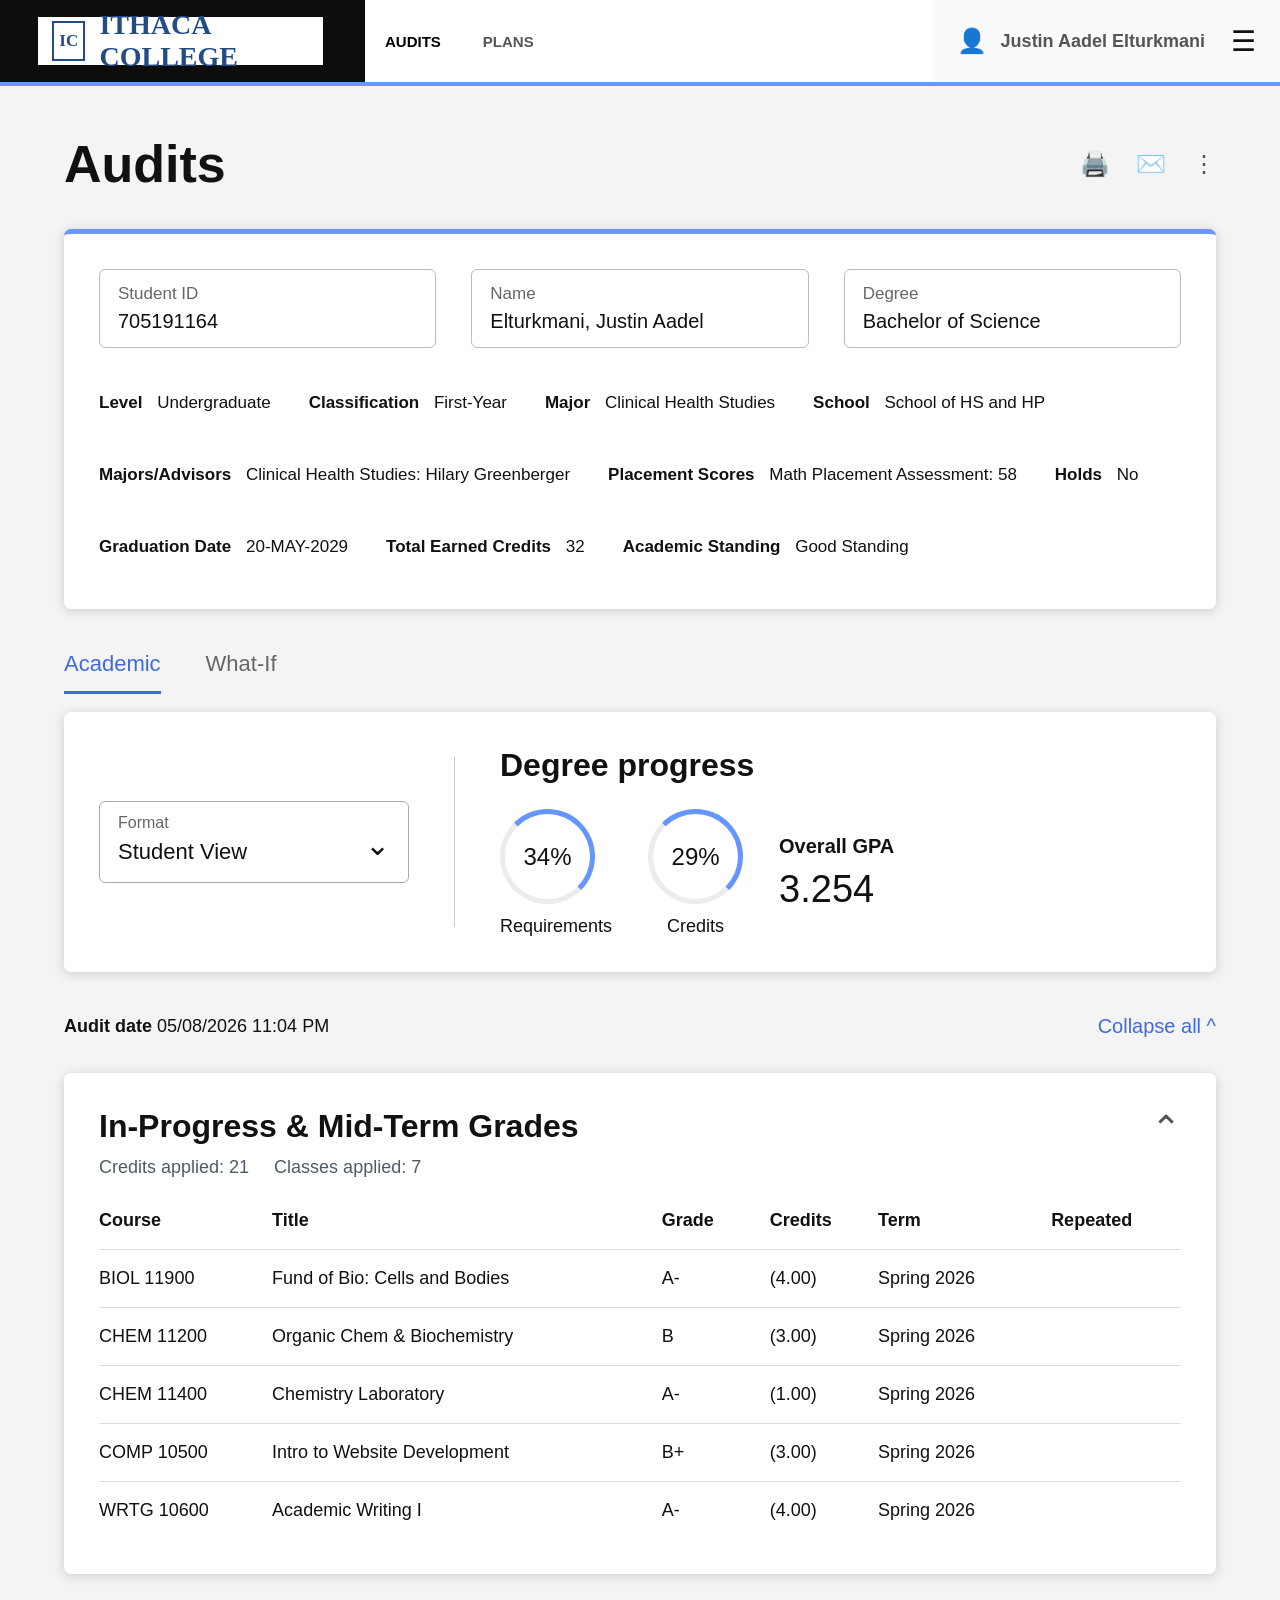
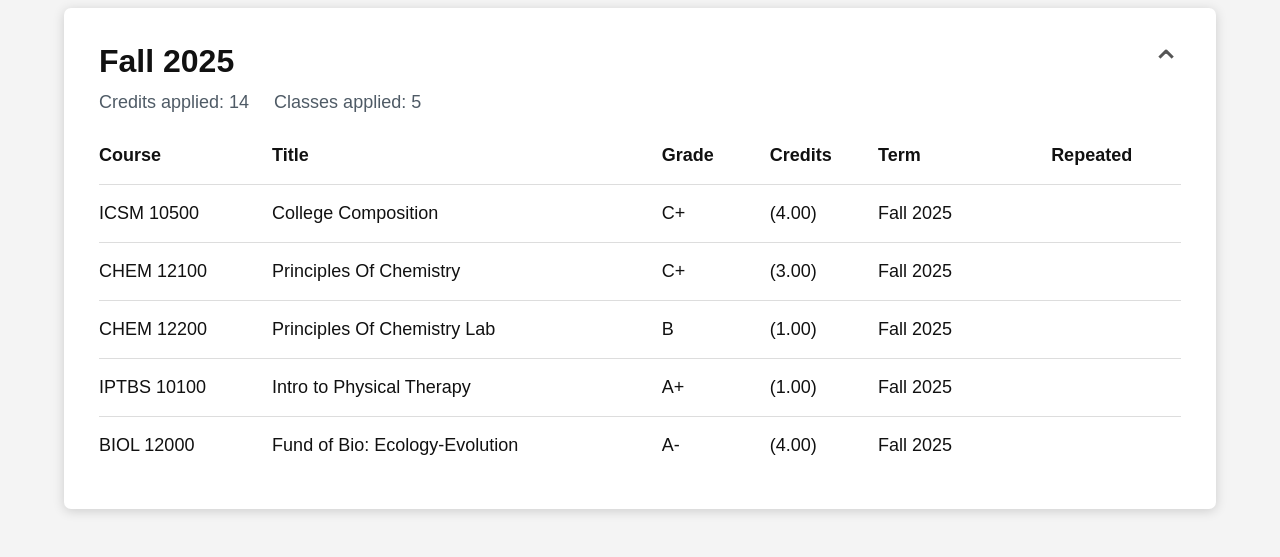
==== index.html @ 55cd947a "Rename web.html to index.html" ====
<!DOCTYPE html>
<html lang="en">
<head>
  <meta charset="UTF-8" />
  <meta name="viewport" content="width=device-width, initial-scale=1.0"/>
  <title>Ithaca College Degree Audit</title>
  <link rel="stylesheet" href="style.css"/>
</head>

<body>

  <!-- HEADER -->
  <header class="main-header">

    <div class="logo-section">
      <div class="logo-box">
        <div class="ic-logo">IC</div>
        <div class="college-name">ITHACA COLLEGE</div>
      </div>
    </div>

    <nav class="main-nav">
      <a class="active-nav">AUDITS</a>
      <a>PLANS</a>
    </nav>

    <div class="user-section">
      <div class="user-left">
        <div class="profile-circle">👤</div>
        <span>Justin Aadel Elturkmani</span>
      </div>

      <div class="menu-icon">☰</div>
    </div>

  </header>

  <div class="header-line"></div>

  <!-- PAGE -->
  <main class="page-container">

    <!-- TITLE -->
    <section class="title-row">
      <h1>Audits</h1>

      <div class="top-icons">
        <span>🖨️</span>
        <span>✉️</span>
        <span>⋮</span>
      </div>
    </section>

    <!-- TOP INFO CARD -->
    <section class="top-card">

      <div class="top-grid">

        <div class="top-box">
          <span>Student ID</span>
          <strong>705191164</strong>
        </div>

        <div class="top-box">
          <span>Name</span>
          <strong>Elturkmani, Justin Aadel</strong>
        </div>

        <div class="top-box">
          <span>Degree</span>
          <strong>Bachelor of Science</strong>
        </div>

      </div>

      <div class="info-row">
        <p><strong>Level</strong> Undergraduate</p>
        <p><strong>Classification</strong> First-Year</p>
        <p><strong>Major</strong> Clinical Health Studies</p>
        <p><strong>School</strong> School of HS and HP</p>
      </div>

      <div class="info-row">
        <p><strong>Majors/Advisors</strong> Clinical Health Studies: Hilary Greenberger</p>
        <p><strong>Placement Scores</strong> Math Placement Assessment: 58</p>
        <p><strong>Holds</strong> No</p>
      </div>

      <div class="info-row bottom-info">
        <p><strong>Graduation Date</strong> 20-MAY-2029</p>
        <p><strong>Total Earned Credits</strong> 32</p>
        <p><strong>Academic Standing</strong> Good Standing</p>
      </div>

    </section>

    <!-- TABS -->
    <nav class="tabs">
      <a class="active-tab">Academic</a>
      <a>What-If</a>
    </nav>

    <!-- PROGRESS -->
    <section class="progress-card">

      <div class="format-box">
        <span>Format</span>
        <strong>Student View</strong>
        <div class="dropdown">⌄</div>
      </div>

      <div class="vertical-line"></div>

      <div class="degree-progress">

        <h2>Degree progress</h2>

        <div class="progress-content">

          <div class="circle-group">
            <div class="circle">34%</div>
            <p>Requirements</p>
          </div>

          <div class="circle-group">
            <div class="circle">29%</div>
            <p>Credits</p>
          </div>

          <div class="gpa-box">
            <h4>Overall GPA</h4>
            <p>3.254</p>
          </div>

        </div>
      </div>

    </section>

    <!-- AUDIT ROW -->
    <section class="audit-row">
      <p><strong>Audit date</strong> 05/08/2026 11:04 PM</p>
      <a>Collapse all ^</a>
    </section>

    <!-- SPRING 2026 -->
    <section class="grades-card">

      <div class="grades-header">
        <div>
          <h1>In-Progress & Mid-Term Grades</h1>
          <p>Credits applied: 21 &nbsp;&nbsp;&nbsp; Classes applied: 7</p>
        </div>

        <div class="arrow">⌃</div>
      </div>

      <table>

        <thead>
          <tr>
            <th>Course</th>
            <th>Title</th>
            <th>Grade</th>
            <th>Credits</th>
            <th>Term</th>
            <th>Repeated</th>
          </tr>
        </thead>

        <tbody>

          <tr>
            <td>BIOL 11900</td>
            <td>Fund of Bio: Cells and Bodies</td>
            <td>A-</td>
            <td>(4.00)</td>
            <td>Spring 2026</td>
            <td></td>
          </tr>

          <tr>
            <td>CHEM 11200</td>
            <td>Organic Chem & Biochemistry</td>
            <td>B</td>
            <td>(3.00)</td>
            <td>Spring 2026</td>
            <td></td>
          </tr>

          <tr>
            <td>CHEM 11400</td>
            <td>Chemistry Laboratory</td>
            <td>A-</td>
            <td>(1.00)</td>
            <td>Spring 2026</td>
            <td></td>
          </tr>

          <tr>
            <td>COMP 10500</td>
            <td>Intro to Website Development</td>
            <td>B+</td>
            <td>(3.00)</td>
            <td>Spring 2026</td>
            <td></td>
          </tr>

          <tr>
            <td>WRTG 10600</td>
            <td>Academic Writing I</td>
            <td>A-</td>
            <td>(4.00)</td>
            <td>Spring 2026</td>
            <td></td>
          </tr>

        </tbody>

      </table>

    </section>

    <!-- FALL 2025 -->
    <section class="grades-card">

      <div class="grades-header">
        <div>
          <h1>Fall 2025</h1>
          <p>Credits applied: 14 &nbsp;&nbsp;&nbsp; Classes applied: 5</p>
        </div>

        <div class="arrow">⌃</div>
      </div>

      <table>

        <thead>
          <tr>
            <th>Course</th>
            <th>Title</th>
            <th>Grade</th>
            <th>Credits</th>
            <th>Term</th>
            <th>Repeated</th>
          </tr>
        </thead>

        <tbody>

          <tr>
            <td>ICSM 10500</td>
            <td>College Composition</td>
            <td>C+</td>
            <td>(4.00)</td>
            <td>Fall 2025</td>
            <td></td>
          </tr>

          <tr>
            <td>CHEM 12100</td>
            <td>Principles Of Chemistry</td>
            <td>C+</td>
            <td>(3.00)</td>
            <td>Fall 2025</td>
            <td></td>
          </tr>

          <tr>
            <td>CHEM 12200</td>
            <td>Principles Of Chemistry Lab</td>
            <td>B</td>
            <td>(1.00)</td>
            <td>Fall 2025</td>
            <td></td>
          </tr>

          <tr>
            <td>IPTBS 10100</td>
            <td>Intro to Physical Therapy</td>
            <td>A+</td>
            <td>(1.00)</td>
            <td>Fall 2025</td>
            <td></td>
          </tr>

          <tr>
            <td>BIOL 12000</td>
            <td>Fund of Bio: Ecology-Evolution</td>
            <td>A-</td>
            <td>(4.00)</td>
            <td>Fall 2025</td>
            <td></td>
          </tr>

        </tbody>

      </table>

    </section>

  </main>

</body>
</html>
---- style.css ----
* {
  box-sizing: border-box;
}

body {
  margin: 0;
  background: #f4f4f4;
  font-family: Arial, Helvetica, sans-serif;
  color: #111;
}

/* HEADER */

.main-header {
  height: 82px;
  background: white;
  display: flex;
  align-items: center;
}

.logo-section {
  width: 365px;
  height: 82px;
  background: #0d0d0d;
  display: flex;
  align-items: center;
  padding-left: 38px;
}

.logo-box {
  width: 285px;
  height: 48px;
  background: white;
  display: flex;
  align-items: center;
  padding: 0 14px;
  gap: 14px;
}

.ic-logo {
  width: 40px;
  height: 40px;
  border: 2px solid #234c87;
  color: #234c87;
  display: flex;
  align-items: center;
  justify-content: center;
  font-weight: bold;
  font-size: 17px;
  font-family: Georgia, serif;
}

.college-name {
  color: #234c87;
  font-size: 28px;
  font-family: Georgia, serif;
  font-weight: bold;
}

.main-nav {
  display: flex;
  gap: 42px;
  margin-left: 20px;
}

.main-nav a {
  text-decoration: none;
  color: #555;
  font-size: 15px;
  font-weight: bold;
  cursor: pointer;
}

.active-nav {
  color: black !important;
}

.user-section {
  margin-left: auto;
  height: 82px;
  display: flex;
  align-items: center;
  padding: 0 24px;
  background: #fafafa;
  gap: 26px;
}

.user-left {
  display: flex;
  align-items: center;
  gap: 14px;
  font-weight: bold;
  color: #555;
  font-size: 18px;
}

.profile-circle {
  font-size: 24px;
}

.menu-icon {
  font-size: 28px;
  cursor: pointer;
}

.header-line {
  height: 4px;
  background: #6997ff;
}

/* PAGE */

.page-container {
  width: 90%;
  margin: 48px auto;
}

/* TITLE */

.title-row {
  display: flex;
  justify-content: space-between;
  align-items: center;
  margin-bottom: 35px;
}

.title-row h1 {
  margin: 0;
  font-size: 52px;
}

.top-icons {
  display: flex;
  gap: 26px;
  font-size: 24px;
  color: #555;
}

/* CARDS */

.top-card,
.progress-card,
.grades-card {
  background: white;
  border-radius: 7px;
  box-shadow: 0 2px 12px rgba(0,0,0,0.16);
}

/* TOP CARD */

.top-card {
  padding: 35px;
  border-top: 5px solid #6997ff;
}

.top-grid {
  display: grid;
  grid-template-columns: repeat(3, 1fr);
  gap: 35px;
  margin-bottom: 28px;
}

.top-box {
  border: 1px solid #bbb;
  border-radius: 6px;
  padding: 14px 18px;
}

.top-box span {
  display: block;
  color: #666;
  margin-bottom: 6px;
  font-size: 17px;
}

.top-box strong {
  font-size: 20px;
  font-weight: normal;
}

.info-row {
  display: flex;
  flex-wrap: wrap;
  gap: 38px;
  margin-bottom: 18px;
  font-size: 17px;
}

.info-row strong {
  margin-right: 10px;
}

.bottom-info {
  margin-bottom: 0;
}

/* TABS */

.tabs {
  display: flex;
  gap: 45px;
  margin: 42px 0 18px;
}

.tabs a {
  font-size: 22px;
  text-decoration: none;
  color: #666;
  padding-bottom: 14px;
  cursor: pointer;
}

.active-tab {
  color: #4169e1 !important;
  border-bottom: 3px solid #4169e1;
}

/* PROGRESS */

.progress-card {
  display: flex;
  align-items: center;
  padding: 35px;
  min-height: 250px;
}

.format-box {
  width: 310px;
  height: 82px;
  border: 1px solid #aaa;
  border-radius: 6px;
  padding: 12px 18px;
  position: relative;
}

.format-box span {
  display: block;
  color: #666;
  margin-bottom: 7px;
}

.format-box strong {
  font-size: 22px;
  font-weight: normal;
}

.dropdown {
  position: absolute;
  right: 18px;
  top: 25px;
  font-size: 30px;
}

.vertical-line {
  height: 170px;
  border-left: 1px solid #ccc;
  margin: 0 45px;
}

.degree-progress h2 {
  margin: 0 0 25px;
  font-size: 32px;
}

.progress-content {
  display: flex;
  align-items: center;
  gap: 36px;
}

.circle-group {
  text-align: center;
}

.circle {
  width: 95px;
  height: 95px;
  border-radius: 50%;
  border: 5px solid #ececec;
  border-top-color: #6795ff;
  border-right-color: #6795ff;
  display: flex;
  align-items: center;
  justify-content: center;
  font-size: 24px;
  margin-bottom: 12px;
}

.circle-group p {
  margin: 0;
  font-size: 18px;
}

.gpa-box h4 {
  margin: 0 0 10px;
  font-size: 20px;
}

.gpa-box p {
  margin: 0;
  font-size: 38px;
}

/* AUDIT ROW */

.audit-row {
  display: flex;
  justify-content: space-between;
  align-items: center;
  margin: 26px 0 18px;
}

.audit-row p {
  font-size: 18px;
}

.audit-row a {
  color: #4169e1;
  text-decoration: none;
  font-size: 20px;
}

/* GRADES */

.grades-card {
  padding: 35px;
  margin-bottom: 34px;
}

.grades-header {
  display: flex;
  justify-content: space-between;
  align-items: flex-start;
}

.grades-header h1 {
  margin: 0 0 12px;
  font-size: 32px;
}

.grades-header p {
  margin: 0 0 22px;
  color: #4f5b66;
  font-size: 18px;
}

.arrow {
  font-size: 36px;
  color: #555;
}

/* TABLE */

table {
  width: 100%;
  border-collapse: collapse;
  font-size: 18px;
}

th {
  text-align: left;
  padding: 10px 0 18px;
  font-weight: bold;
}

td {
  padding: 18px 0;
  border-top: 1px solid #ddd;
}

th:nth-child(1),
td:nth-child(1) {
  width: 16%;
}

th:nth-child(2),
td:nth-child(2) {
  width: 36%;
}

th:nth-child(3),
td:nth-child(3) {
  width: 10%;
}

th:nth-child(4),
td:nth-child(4) {
  width: 10%;
}

th:nth-child(5),
td:nth-child(5) {
  width: 16%;
}

th:nth-child(6),
td:nth-child(6) {
  width: 12%;
}

/* MOBILE */

@media (max-width: 900px) {

  .main-header {
    flex-direction: column;
    height: auto;
  }

  .logo-section,
  .user-section {
    width: 100%;
  }

  .top-grid {
    grid-template-columns: 1fr;
  }

  .progress-card {
    flex-direction: column;
    align-items: flex-start;
    gap: 30px;
  }

  .vertical-line {
    display: none;
  }

  .progress-content {
    flex-wrap: wrap;
  }

  table {
    font-size: 14px;
  }

  .title-row h1 {
    font-size: 40px;
  }

}
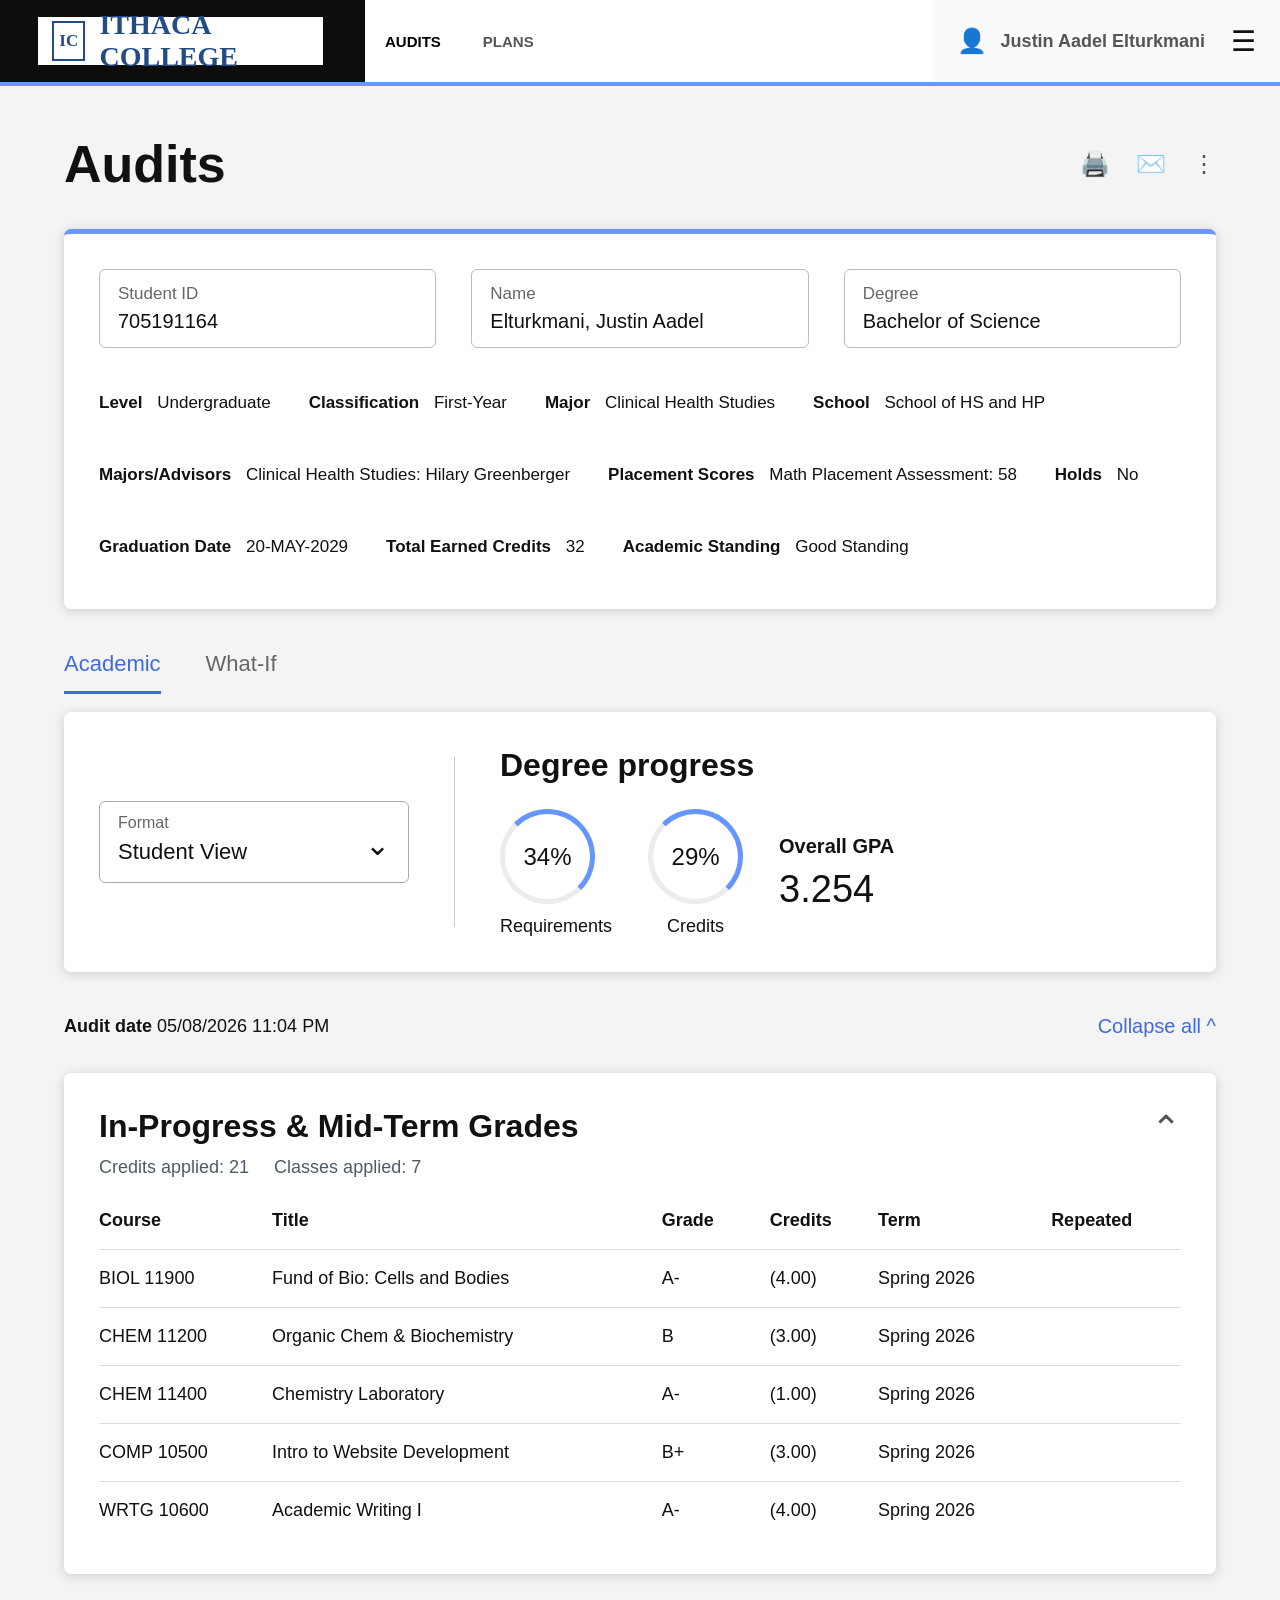
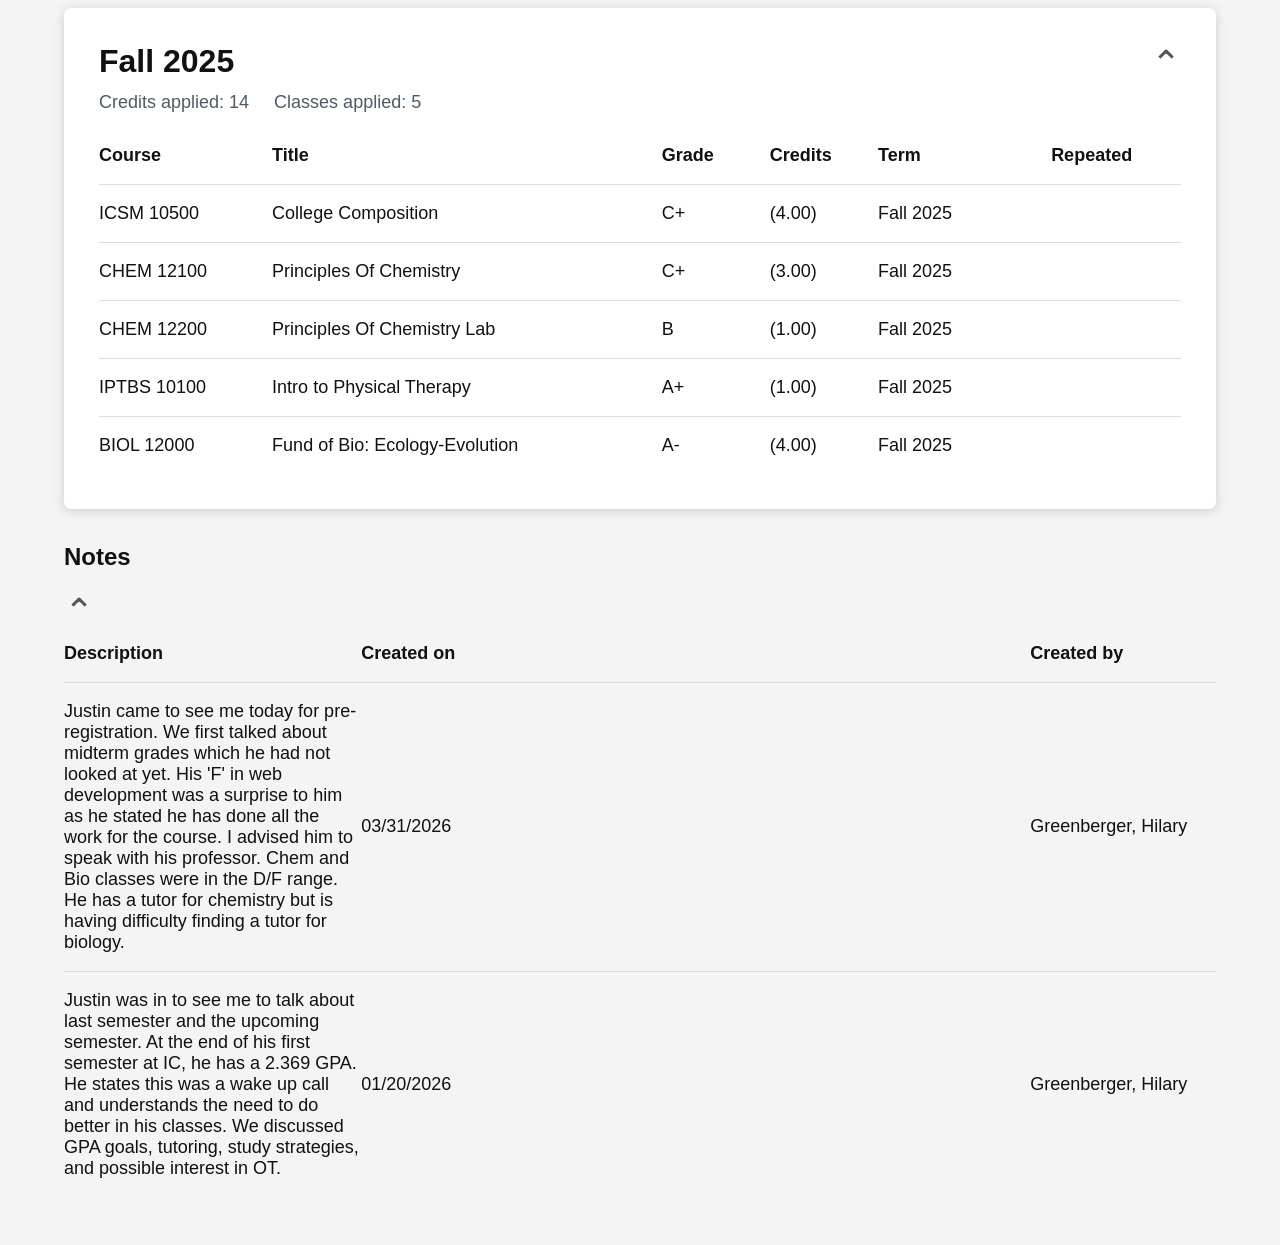
==== commit 4ab53a1f: "Update index.html" ====
--- a/index.html
+++ b/index.html
@@ -299,6 +299,52 @@
 
     </section>
 
+    <!-- NOTES -->
+    <section class="notes-card">
+
+      <div class="notes-header">
+        <h1>Notes</h1>
+        <div class="arrow">⌃</div>
+      </div>
+
+      <table>
+
+        <thead>
+          <tr>
+            <th>Description</th>
+            <th>Created on</th>
+            <th>Created by</th>
+          </tr>
+        </thead>
+
+        <tbody>
+
+          <tr>
+            <td>
+              Justin came to see me today for pre-registration. We first talked about midterm grades which he had not looked at yet. His 'F' in web development was a surprise to him as he stated he has done all the work for the course. I advised him to speak with his professor. Chem and Bio classes were in the D/F range. He has a tutor for chemistry but is having difficulty finding a tutor for biology.
+            </td>
+
+            <td>03/31/2026</td>
+
+            <td>Greenberger, Hilary</td>
+          </tr>
+
+          <tr>
+            <td>
+              Justin was in to see me to talk about last semester and the upcoming semester. At the end of his first semester at IC, he has a 2.369 GPA. He states this was a wake up call and understands the need to do better in his classes. We discussed GPA goals, tutoring, study strategies, and possible interest in OT.
+            </td>
+
+            <td>01/20/2026</td>
+
+            <td>Greenberger, Hilary</td>
+          </tr>
+
+        </tbody>
+
+      </table>
+
+    </section>
+
   </main>
 
 </body>
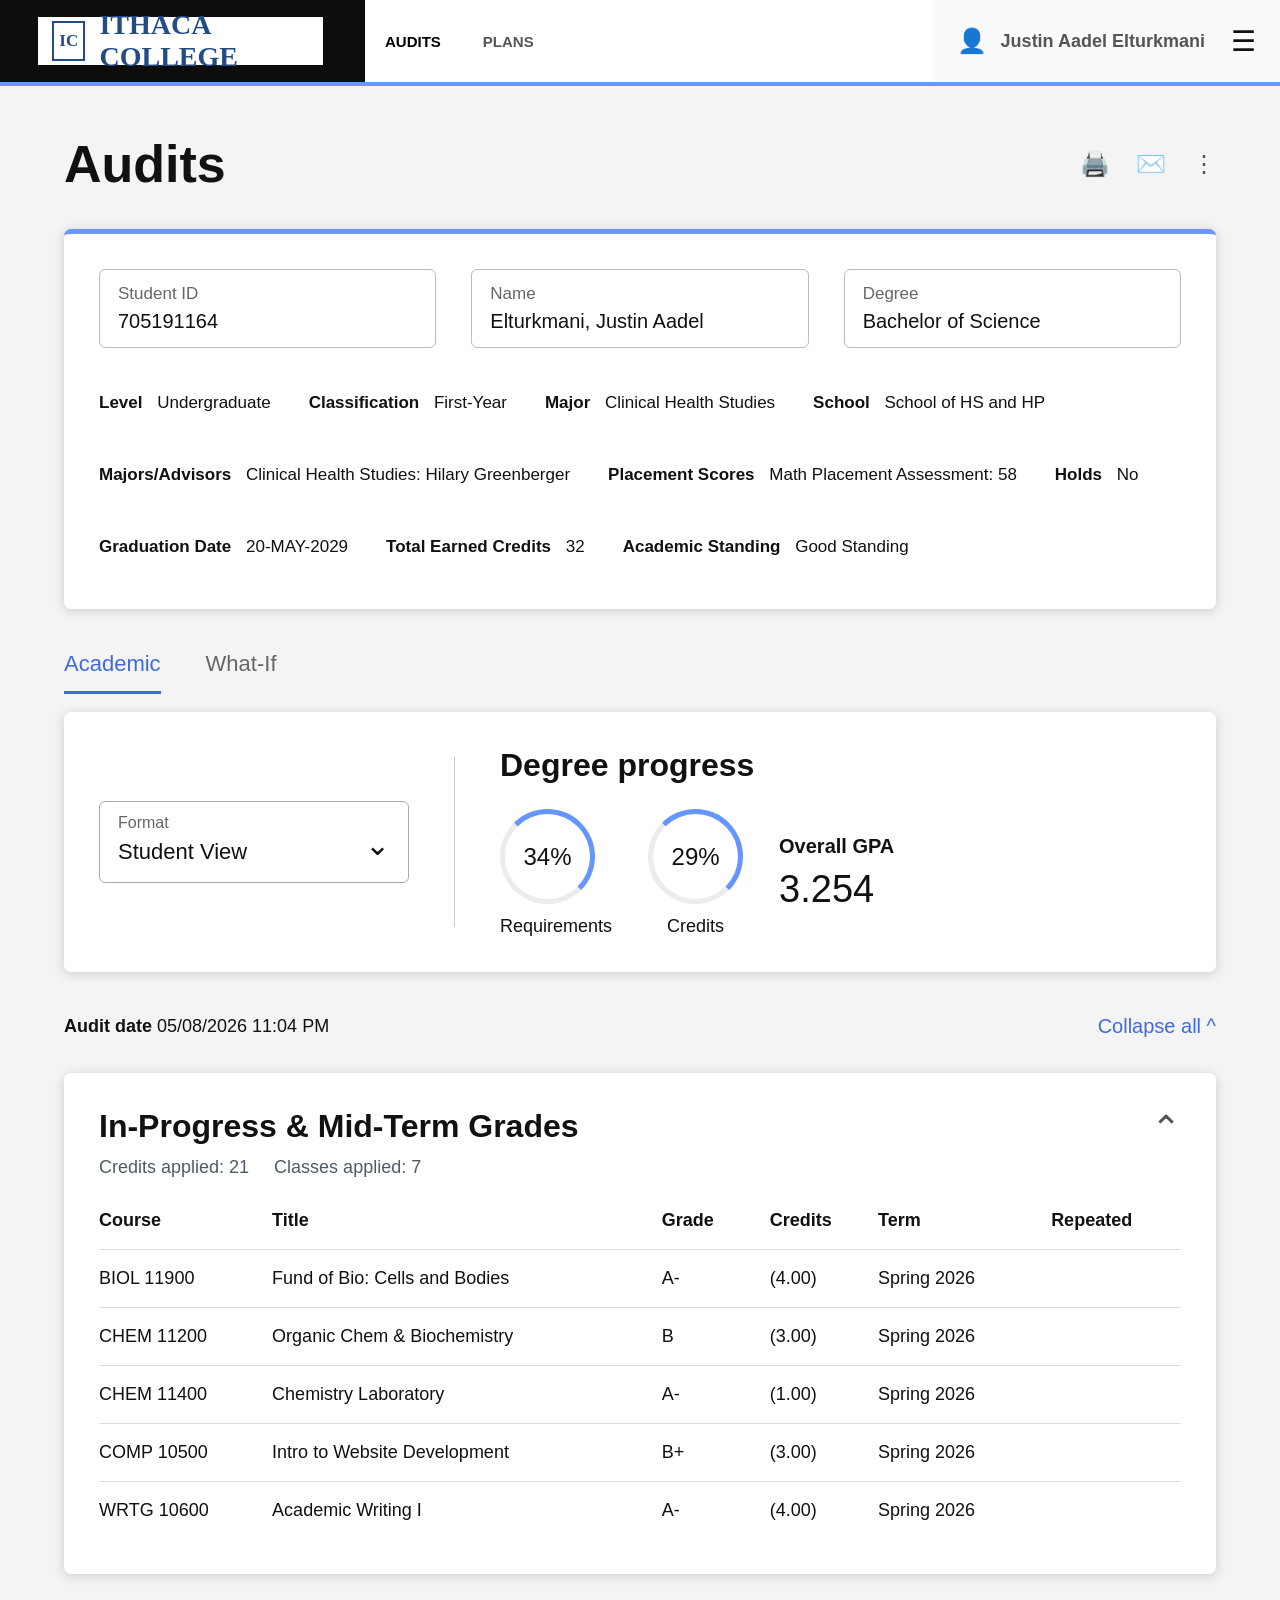
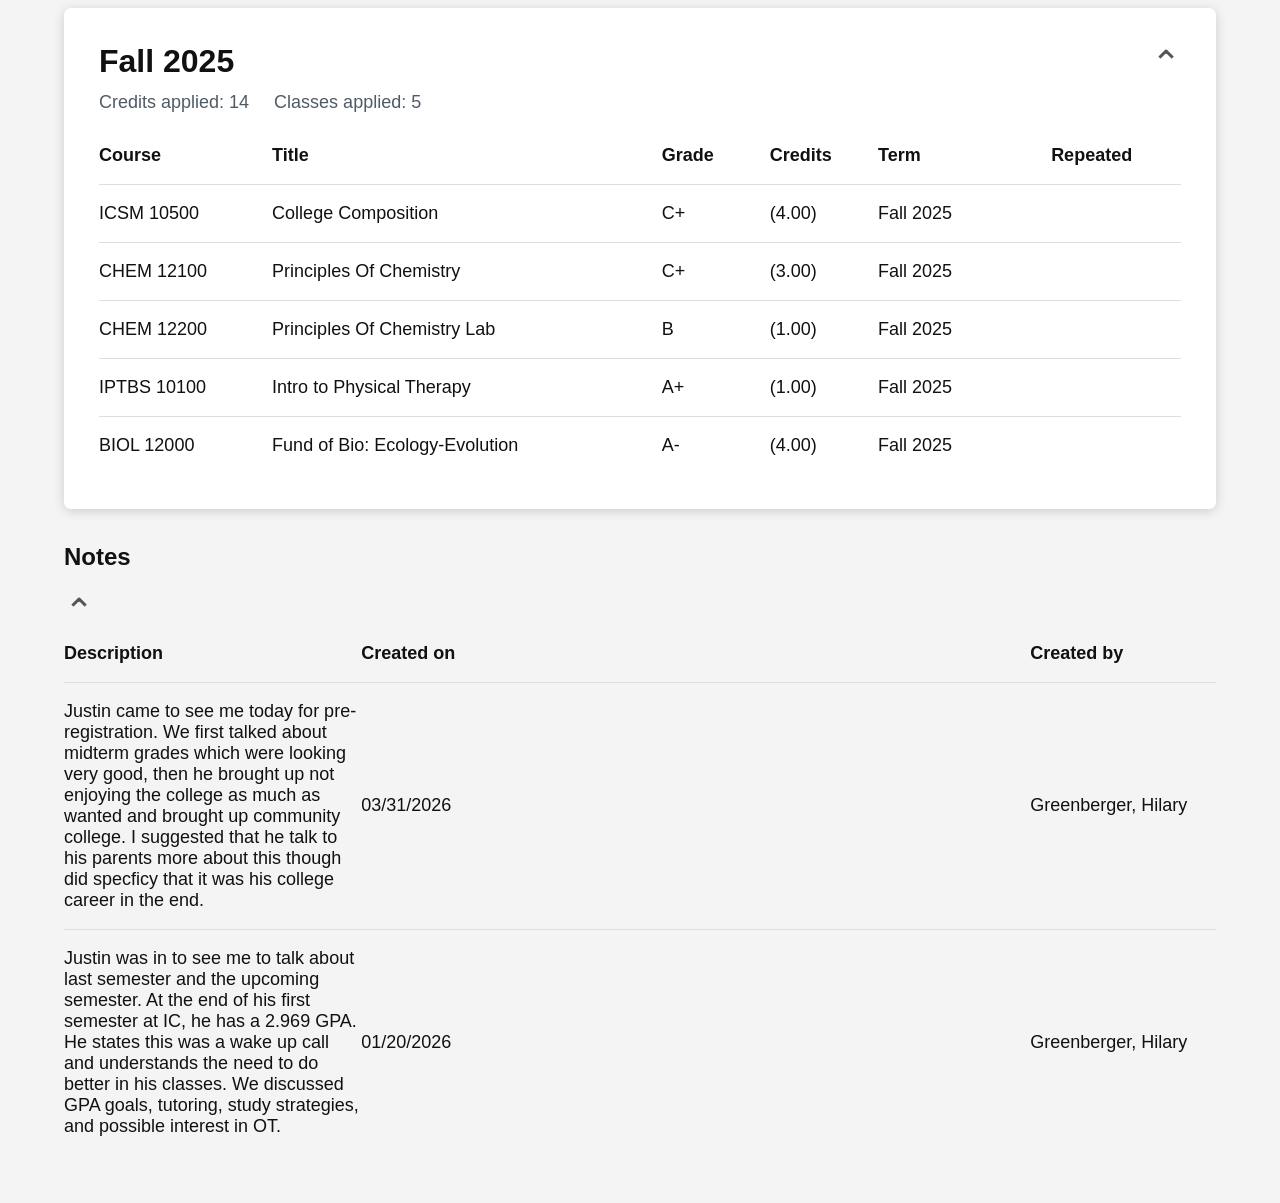
==== commit 1a268d98: "Update index.html" ====
--- a/index.html
+++ b/index.html
@@ -321,7 +321,7 @@
 
           <tr>
             <td>
-              Justin came to see me today for pre-registration. We first talked about midterm grades which he had not looked at yet. His 'F' in web development was a surprise to him as he stated he has done all the work for the course. I advised him to speak with his professor. Chem and Bio classes were in the D/F range. He has a tutor for chemistry but is having difficulty finding a tutor for biology.
+              Justin came to see me today for pre-registration. We first talked about midterm grades which were looking very good, then he brought up not enjoying the college as much as wanted and brought up community college. I suggested that he talk to his parents more about this though did specficy that it was his college career in the end.
             </td>
 
             <td>03/31/2026</td>
@@ -331,7 +331,7 @@
 
           <tr>
             <td>
-              Justin was in to see me to talk about last semester and the upcoming semester. At the end of his first semester at IC, he has a 2.369 GPA. He states this was a wake up call and understands the need to do better in his classes. We discussed GPA goals, tutoring, study strategies, and possible interest in OT.
+              Justin was in to see me to talk about last semester and the upcoming semester. At the end of his first semester at IC, he has a 2.969 GPA. He states this was a wake up call and understands the need to do better in his classes. We discussed GPA goals, tutoring, study strategies, and possible interest in OT.
             </td>
 
             <td>01/20/2026</td>
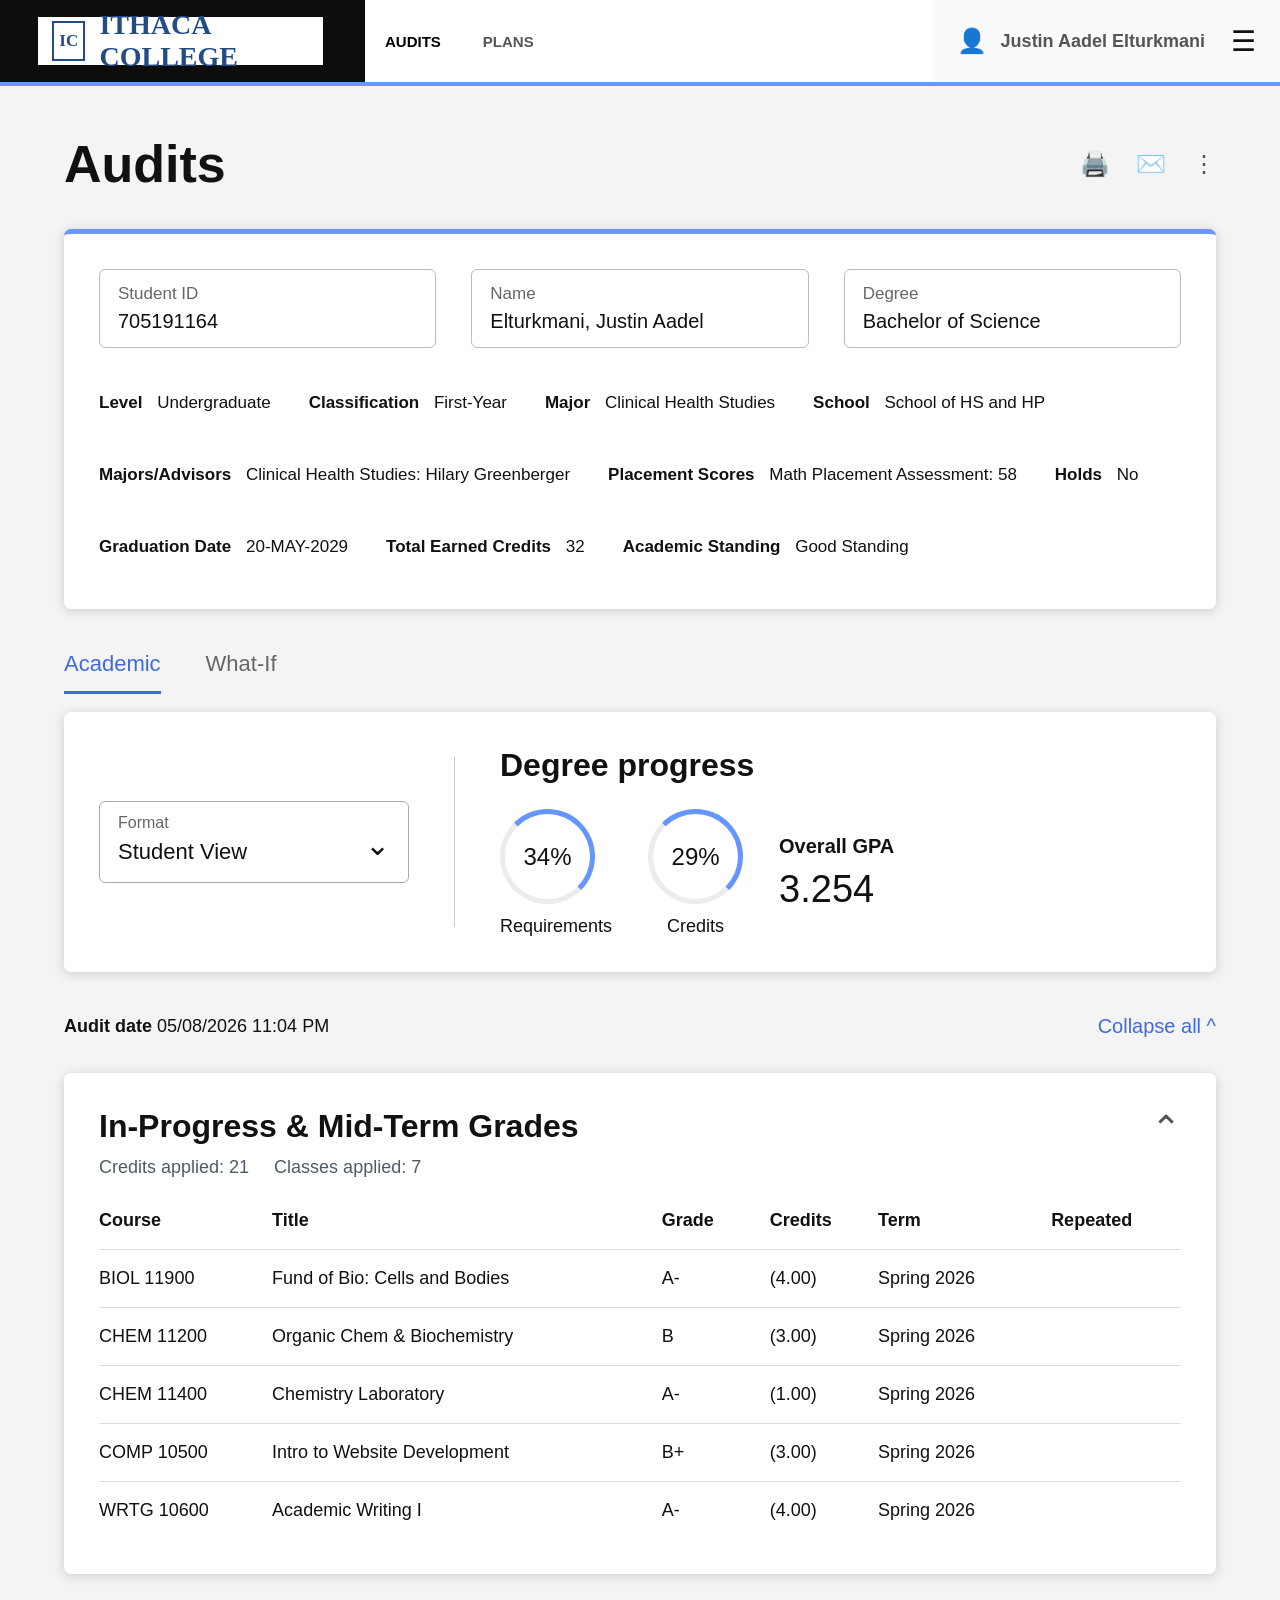
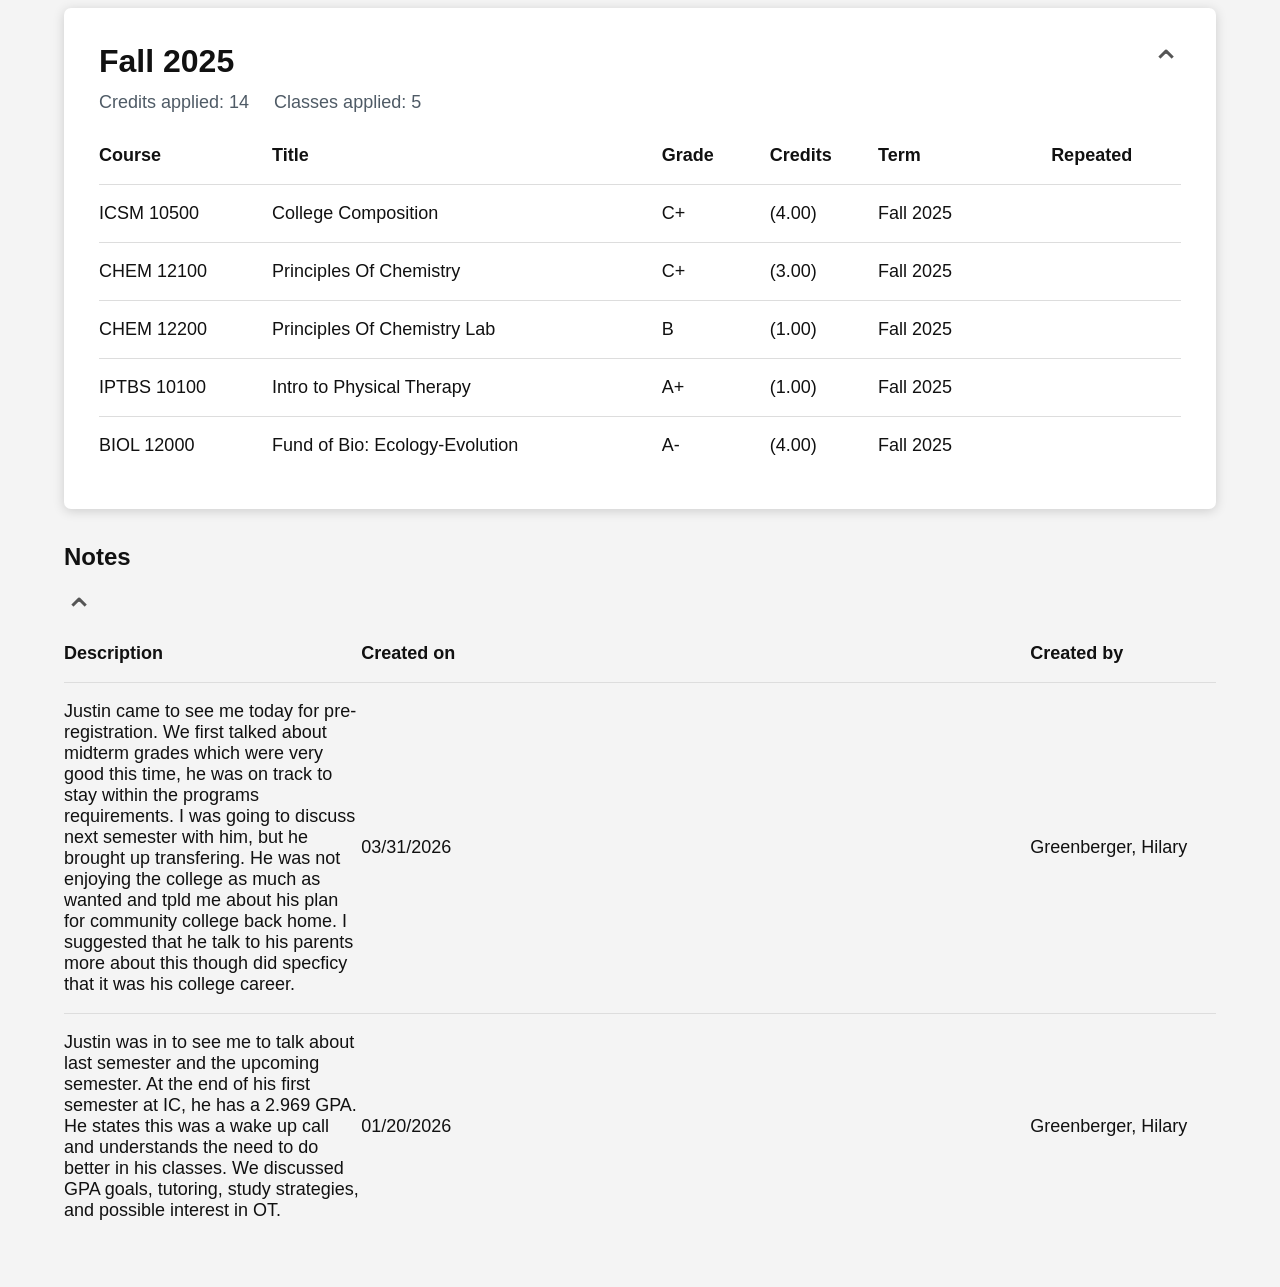
==== commit d3a20e47: "Update index.html" ====
--- a/index.html
+++ b/index.html
@@ -321,7 +321,7 @@
 
           <tr>
             <td>
-              Justin came to see me today for pre-registration. We first talked about midterm grades which were looking very good, then he brought up not enjoying the college as much as wanted and brought up community college. I suggested that he talk to his parents more about this though did specficy that it was his college career in the end.
+              Justin came to see me today for pre-registration. We first talked about midterm grades which were very good this time, he was on track to stay within the programs requirements. I was going to discuss next semester with him, but he brought up transfering. He was not enjoying the college as much as wanted and tpld me about his plan for community college back home. I suggested that he talk to his parents more about this though did specficy that it was his college career.
             </td>
 
             <td>03/31/2026</td>
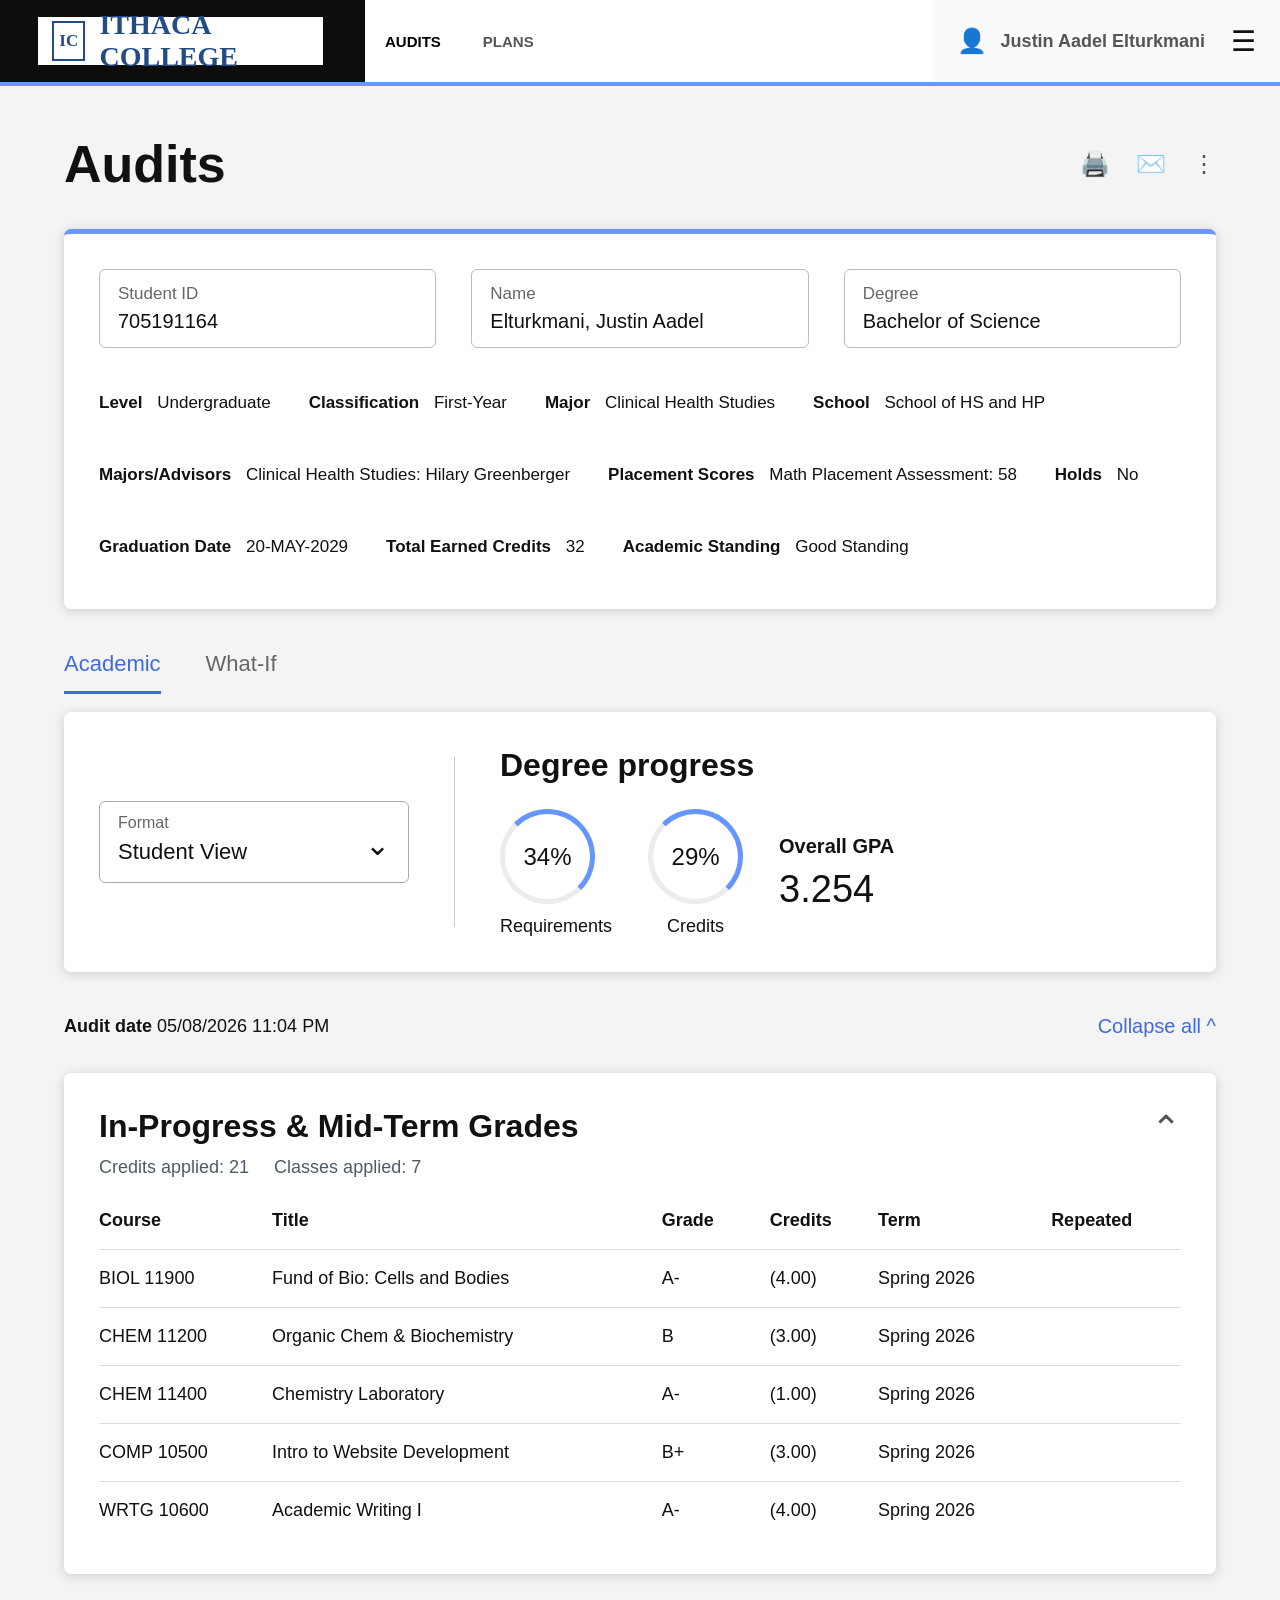
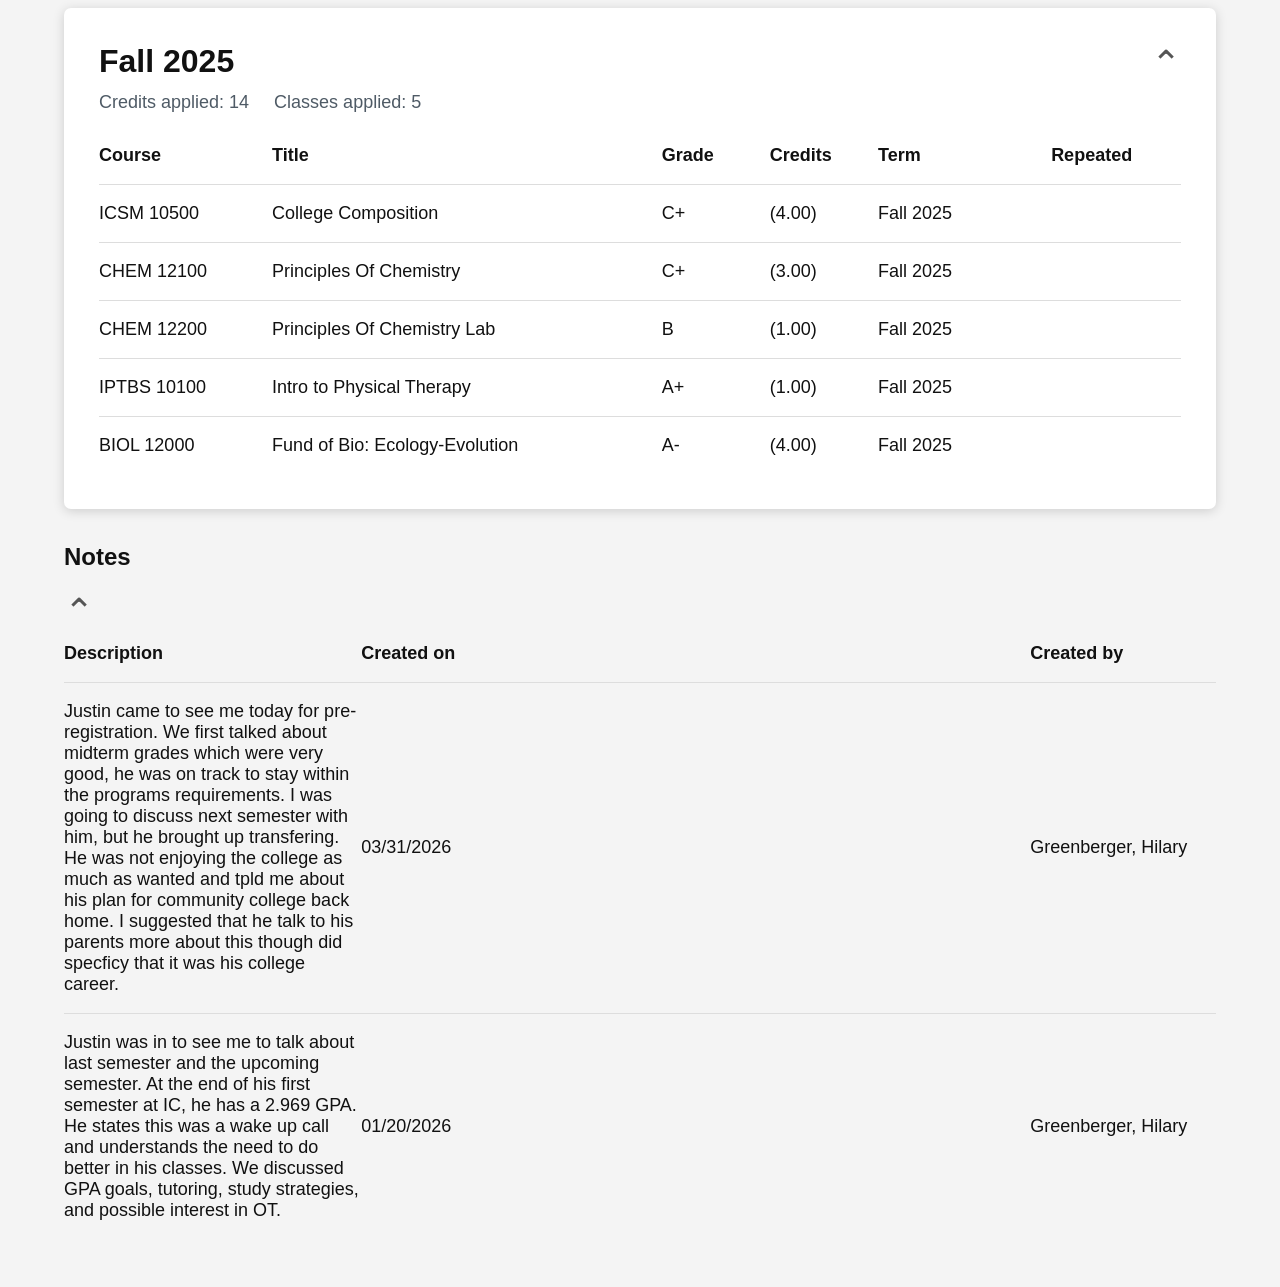
==== commit 88a83502: "Update index.html" ====
--- a/index.html
+++ b/index.html
@@ -321,7 +321,7 @@
 
           <tr>
             <td>
-              Justin came to see me today for pre-registration. We first talked about midterm grades which were very good this time, he was on track to stay within the programs requirements. I was going to discuss next semester with him, but he brought up transfering. He was not enjoying the college as much as wanted and tpld me about his plan for community college back home. I suggested that he talk to his parents more about this though did specficy that it was his college career.
+              Justin came to see me today for pre-registration. We first talked about midterm grades which were very good, he was on track to stay within the programs requirements. I was going to discuss next semester with him, but he brought up transfering. He was not enjoying the college as much as wanted and tpld me about his plan for community college back home. I suggested that he talk to his parents more about this though did specficy that it was his college career.
             </td>
 
             <td>03/31/2026</td>
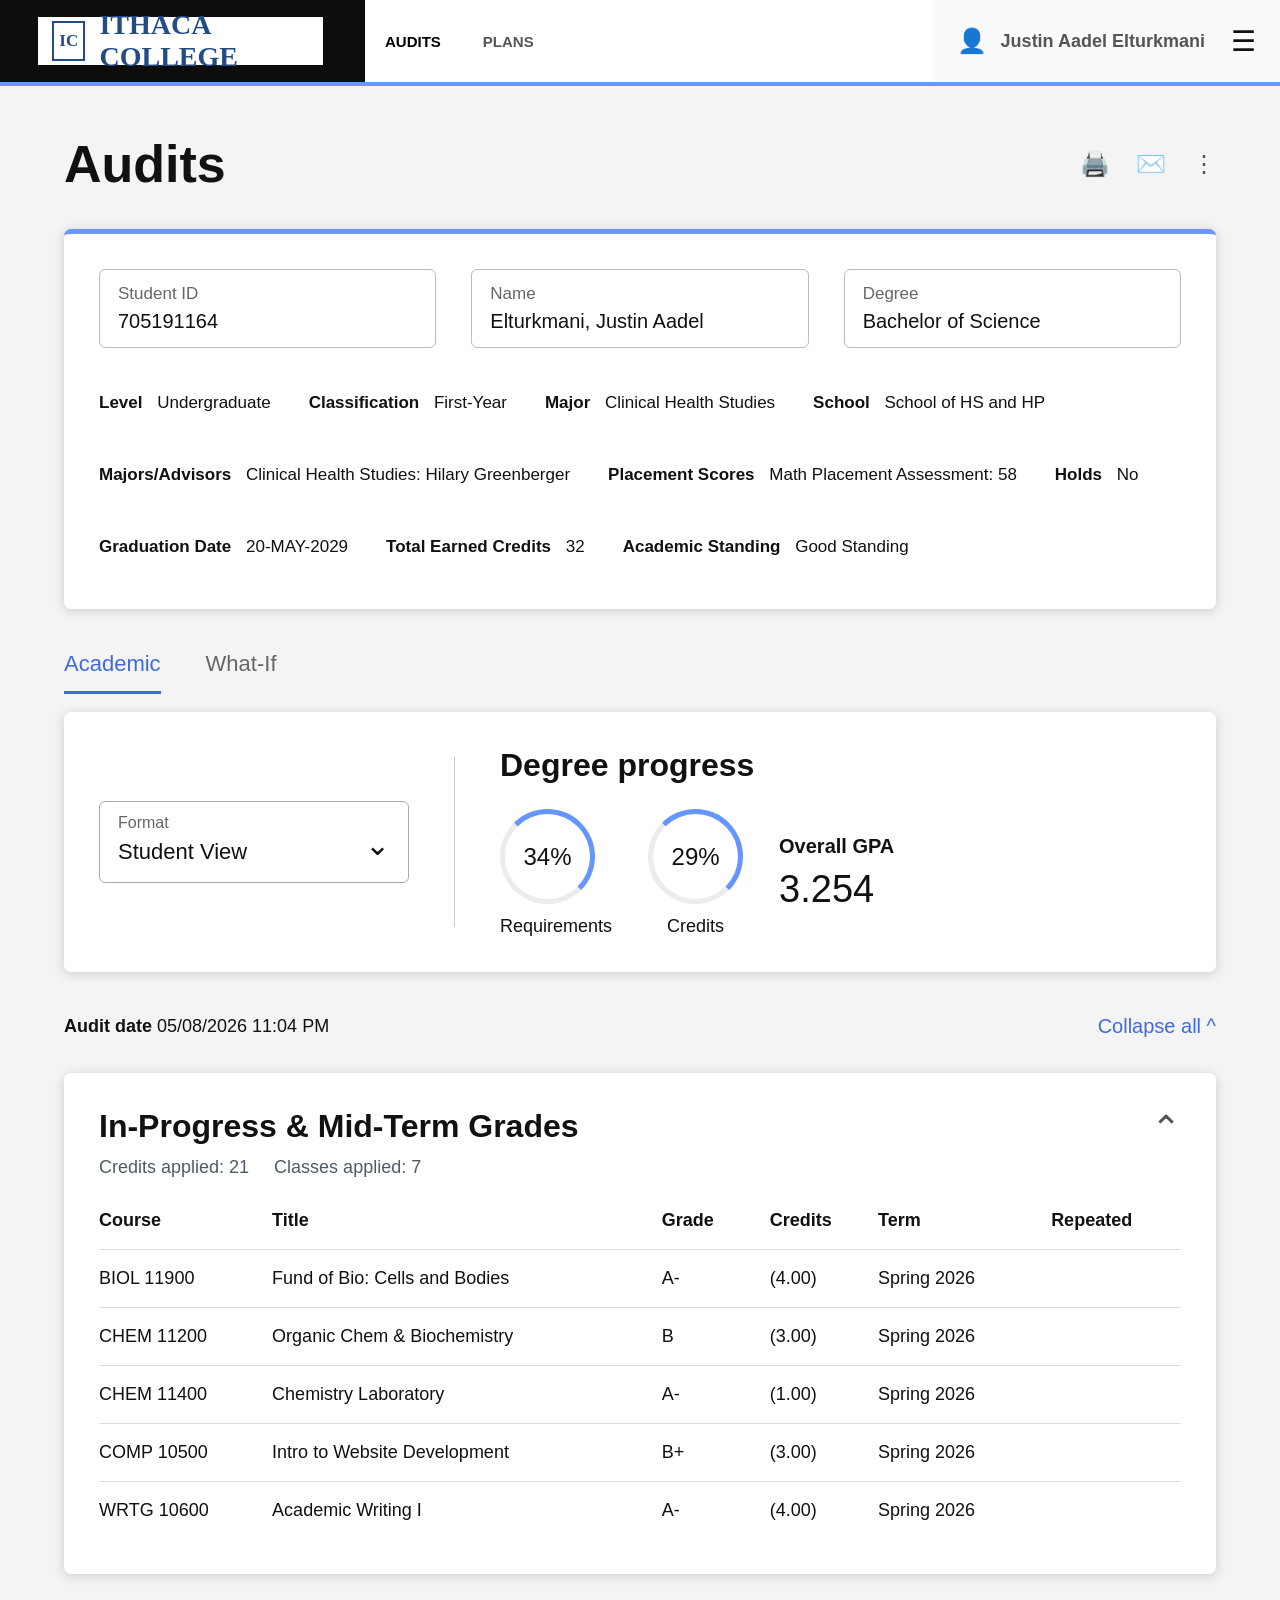
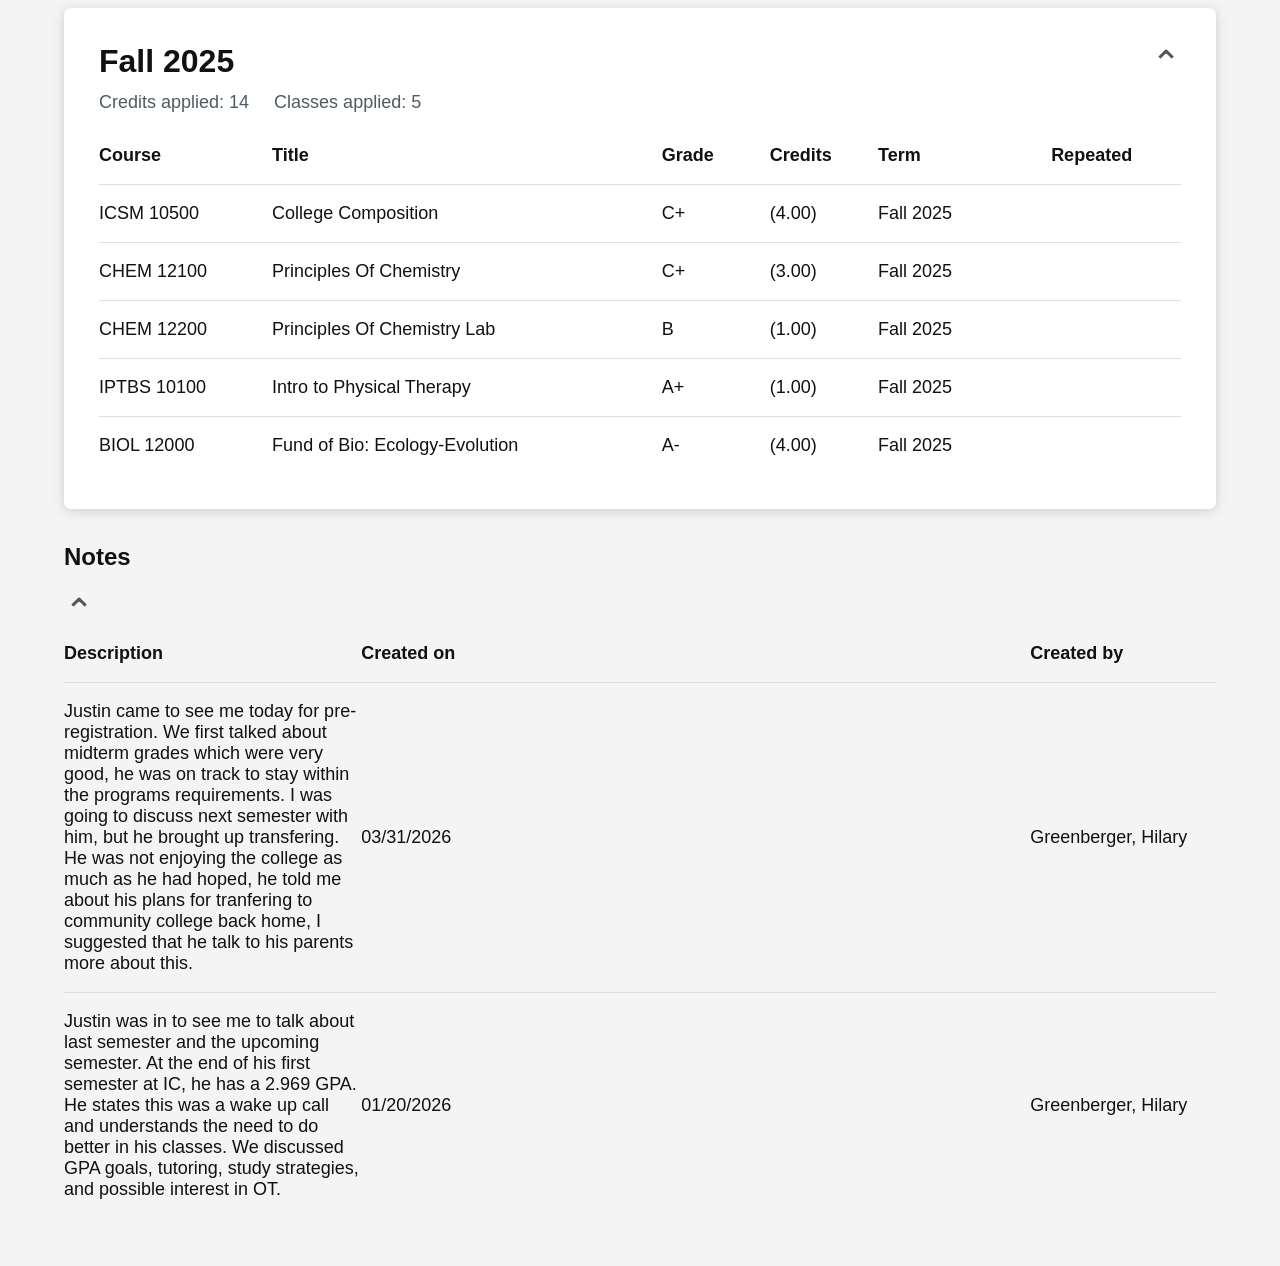
==== commit 2b16b9e0: "Update index.html" ====
--- a/index.html
+++ b/index.html
@@ -321,7 +321,7 @@
 
           <tr>
             <td>
-              Justin came to see me today for pre-registration. We first talked about midterm grades which were very good, he was on track to stay within the programs requirements. I was going to discuss next semester with him, but he brought up transfering. He was not enjoying the college as much as wanted and tpld me about his plan for community college back home. I suggested that he talk to his parents more about this though did specficy that it was his college career.
+              Justin came to see me today for pre-registration. We first talked about midterm grades which were very good, he was on track to stay within the programs requirements. I was going to discuss next semester with him, but he brought up transfering. He was not enjoying the college as much as he had hoped, he told me about his plans for tranfering to community college back home, I suggested that he talk to his parents more about this.
             </td>
 
             <td>03/31/2026</td>
